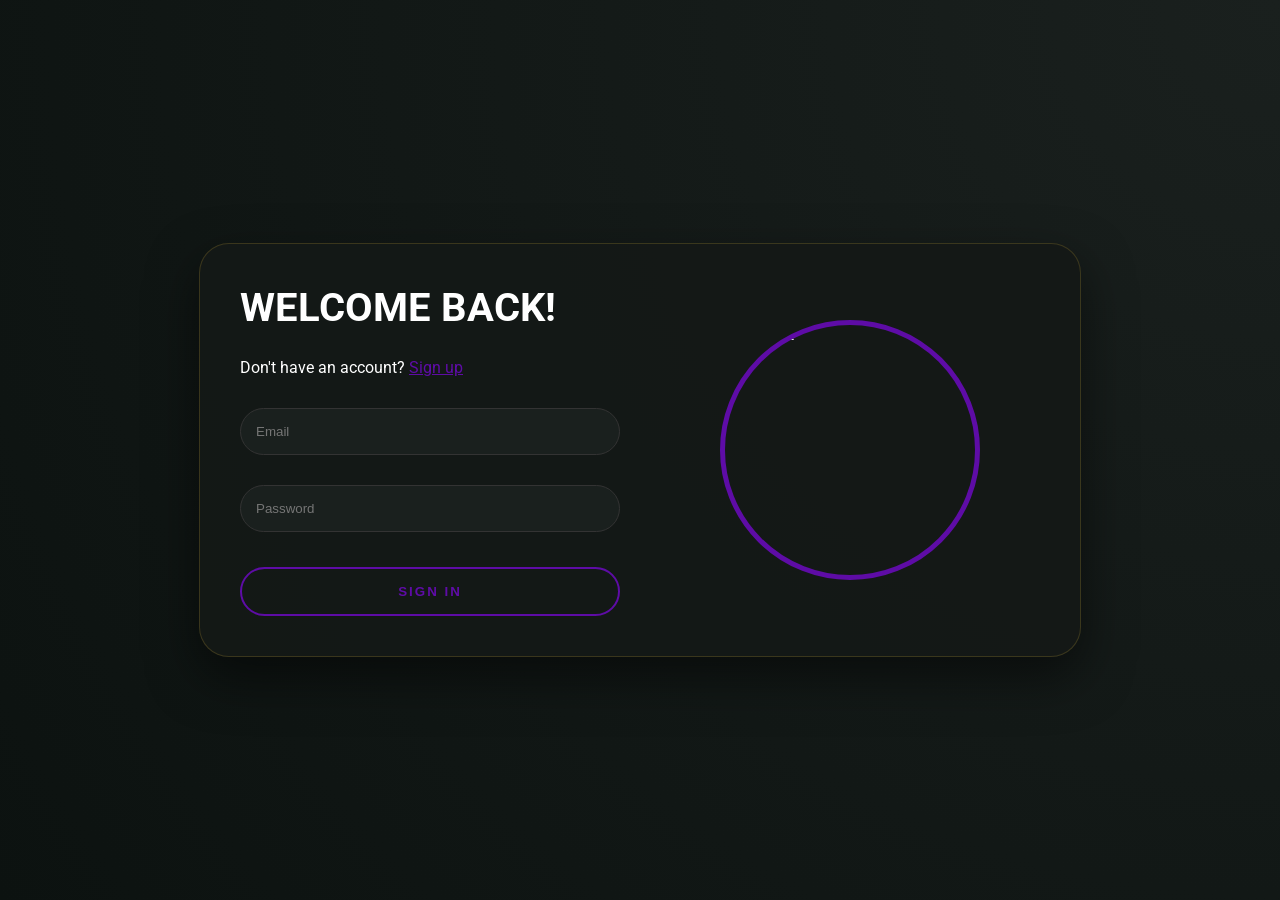
==== login.html @ 21eb72ff "Add files via upload" ====
<!DOCTYPE html>
<html lang="en">
<head>
    <meta charset="UTF-8">
    <title>Login | Welcome Back</title>
    <link href="https://fonts.googleapis.com/css2?family=Roboto:wght@300;400;700&display=swap" rel="stylesheet">
    <style>
        :root {
            --bg-color: #0c1210;
            --accent-color: #620cadf4; /* Gold/Yellow accent */
            --text-color: #ffffff;
            --input-bg: #1a201e;
        }

        body { 
            margin: 0; display: flex; height: 100vh; 
            background: radial-gradient(circle at top right, #1a201e, #0c1210); 
            color: var(--text-color); font-family: 'Roboto', sans-serif;
            align-items: center; justify-content: center;
        }

        .login-card {
            display: flex; width: 800px; background: rgba(20, 25, 23, 0.9);
            border-radius: 30px; padding: 40px; box-shadow: 0 20px 50px rgba(0,0,0,0.5);
            border: 1px solid rgba(212, 175, 55, 0.2);
            align-items: center;
        }

        .form-side { flex: 1; padding-right: 40px; }
        .image-side { flex: 1; display: flex; align-items: center; justify-content: center; }

        h1 { margin-top: 0; font-size: 2.5rem; }

        input { 
            width: 100%; background: var(--input-bg); border: none; 
            padding: 15px; margin: 15px 0; color: white; border-radius: 50px;
            border: 1px solid #333; outline: none; box-sizing: border-box;
        }

        .btn-signin { 
            width: 100%; padding: 15px; background: transparent; 
            border: 2px solid var(--accent-color); color: var(--accent-color);
            border-radius: 50px; cursor: pointer; font-weight: bold; margin-top: 20px;
            transition: 0.3s; text-transform: uppercase; letter-spacing: 2px;
        }
        .btn-signin:hover { background: var(--accent-color); color: black; }

        .panda-art { 
            width: 250px; height: 250px; border-radius: 50%; 
            border: 5px solid var(--accent-color); object-fit: cover;
        }
    </style>
</head>
<body>

    <div class="login-card">
        <div class="form-side">
            <h1>WELCOME BACK!</h1>
            <p>Don't have an account? <a href="/signup" style="color: var(--accent-color)">Sign up</a></p>
            
            <input type="email" id="email" placeholder="Email">
            <input type="password" id="password" placeholder="Password">
            
            <button class="btn-signin" onclick="submitLogin()">SIGN IN</button>
        </div>
        
        <div class="image-side">
            <img src="{{ url_for('static', filename='avenger.jpg') }}" class="panda-art" alt="Mascot">
        </div>
    </div>

    <script>
        async function submitLogin() {
            const email = document.getElementById('email').value;
            const password = document.getElementById('password').value;
            
            const response = await fetch('/login', {
                method: 'POST',
                headers: {'Content-Type': 'application/json'},
                body: JSON.stringify({email, password})
            });
            
            const data = await response.json();
            
            if (response.ok) {
                alert("Login Successful! Token received.");
                // Redirect or store token here
            } else {
                alert("Login failed: " + (data.message || "Invalid credentials"));
            }
        }
    </script>
</body>
</html>
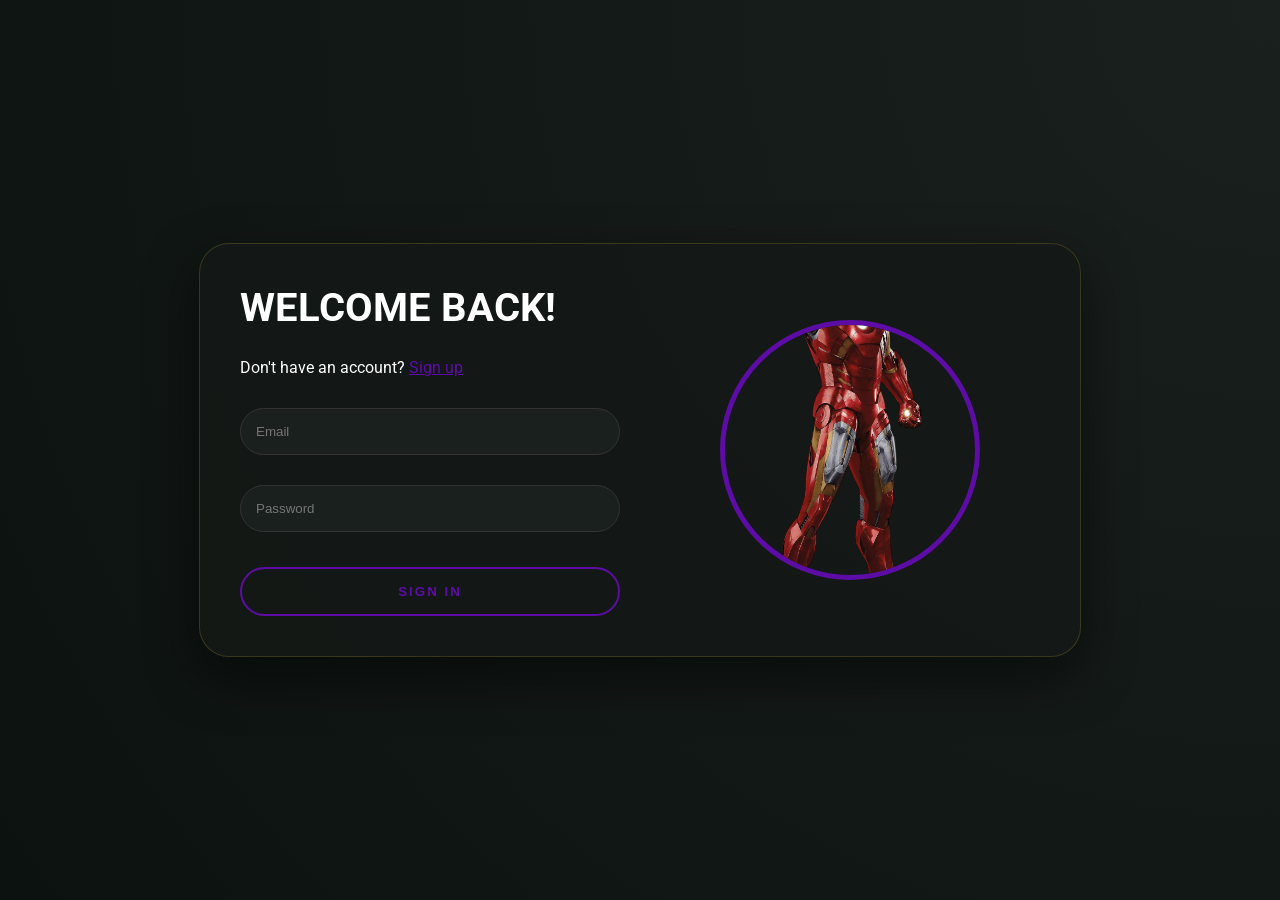
==== commit 77a5fd1f: "Fix sign up page and cutout picture display issues (6a362abf9be617011d22d182)" ====
--- a/login.html
+++ b/login.html
@@ -65,7 +65,7 @@
         </div>
         
         <div class="image-side">
-            <img src="{{ url_for('static', filename='avenger.jpg') }}" class="panda-art" alt="Mascot">
+            <img src="ironman_cutout.png" class="panda-art" alt="Mascot">
         </div>
     </div>
 
